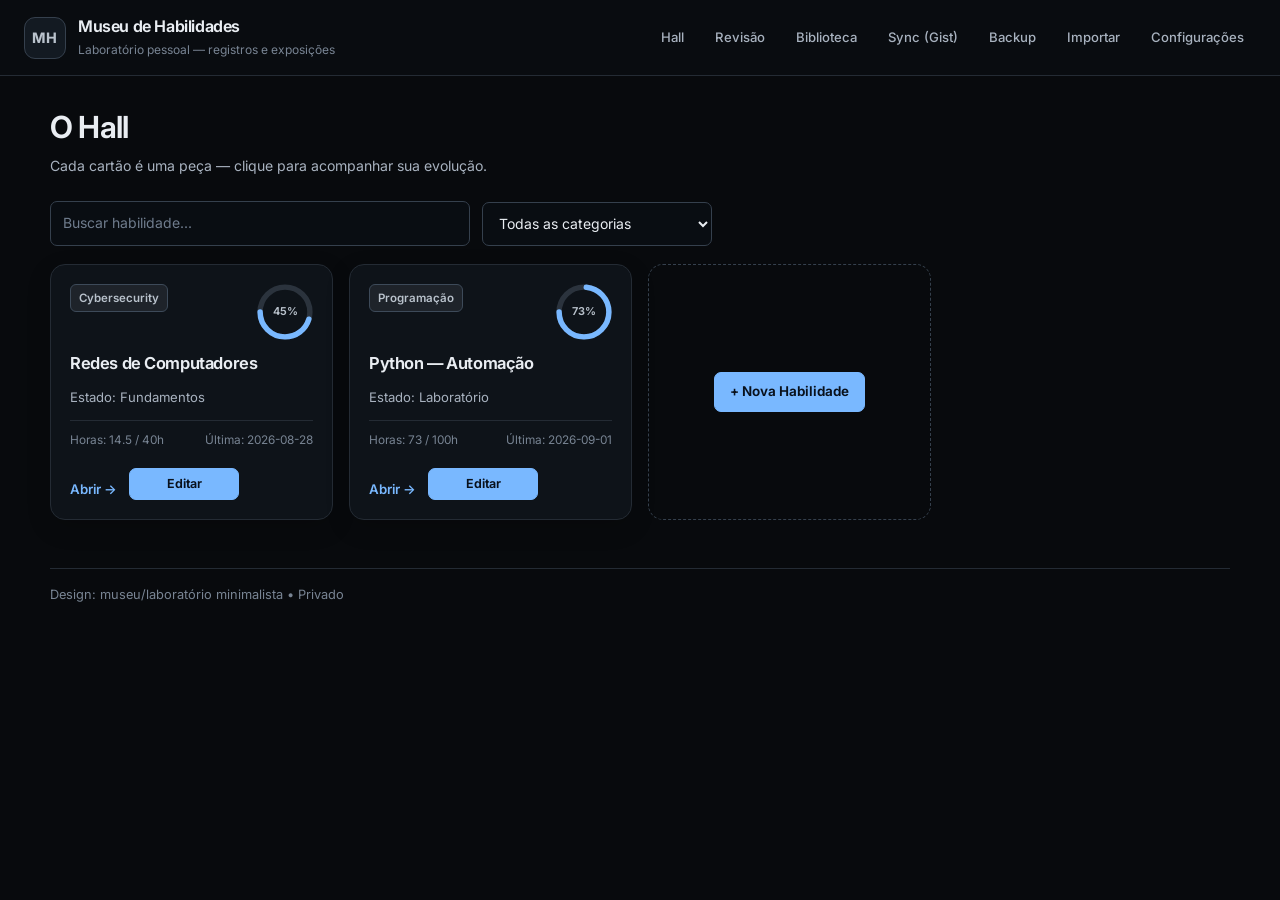
==== index.html @ 8663f408 "V1 corrigida" ====
<!doctype html>
<html lang="pt-BR">
<head>
  <!-- 01. CONFIGURAÇÃO DO DOCUMENTO -->
  <meta charset="utf-8">
  <meta name="viewport" content="width=device-width, initial-scale=1">

  <title>Museu de Habilidades — Hall</title>

  <!-- 02. FONTES E ESTILOS -->
  <link
    href="https://fonts.googleapis.com/css2?family=Inter:wght@300;400;600;700&display=swap"
    rel="stylesheet"
  >
  <link rel="stylesheet" href="styles.css">
</head>

<body class="bg">

  <!-- 03. CABEÇALHO E NAVEGAÇÃO -->
  <header class="topbar">
    <div class="brand">
      <div class="brand-mark">MH</div>

      <div class="brand-text">
        <h1>Museu de Habilidades</h1>
        <p class="subtitle">
          Laboratório pessoal — registros e exposições
        </p>
      </div>
    </div>

    <nav class="nav" aria-label="Navegação principal">
      <a href="index.html" class="nav-link">Hall</a>
      <a href="review.html" class="nav-link">Revisão</a>
      <a href="library.html" class="nav-link">Biblioteca</a>

      <a href="#" class="nav-link" id="open-sync">Sync (Gist)</a>
      <a href="#" class="nav-link" id="backup-btn">Backup</a>

      <label class="nav-link import-label" title="Restaurar backup">
        Importar
        <input type="file" id="import-file" accept=".json">
      </label>

      <a href="#" class="nav-link" id="open-settings">
        Configurações
      </a>
    </nav>
  </header>

  <!-- 04. CONTEÚDO PRINCIPAL DO HALL -->
  <main class="container">
    <section class="intro">
      <h2>O Hall</h2>
      <p class="muted">
        Cada cartão é uma peça — clique para acompanhar sua evolução.
      </p>
    </section>

    <!-- 05. BUSCA E FILTRO -->
    <div class="hall-controls">
      <input
        id="skill-search"
        type="search"
        placeholder="Buscar habilidade..."
        aria-label="Buscar habilidade"
      >

      <select id="category-filter" aria-label="Filtrar por categoria">
        <option value="Todos">Todas as categorias</option>
      </select>
    </div>

    <!-- Os cartões são criados pelo JavaScript -->
    <section
      class="grid"
      id="hall-grid"
      aria-label="Habilidades registradas"
    ></section>
  </main>

  <!-- 06. RODAPÉ -->
  <footer class="footer">
    <small>
      Design: museu/laboratório minimalista • Privado
    </small>
  </footer>

  <!-- 07. MODAL DE CRIAÇÃO E EDIÇÃO DE HABILIDADES -->
  <div
    class="modal"
    id="skill-modal"
    aria-hidden="true"
    role="dialog"
    aria-labelledby="modal-title"
  >
    <div class="modal-content">
      <h3 id="modal-title">Nova Habilidade</h3>

      <form id="skill-form">
        <label for="skill-name-input">
          Nome
          <input type="text" id="skill-name-input" required>
        </label>

        <label for="skill-cat-input">
          Categoria
          <input
            type="text"
            id="skill-cat-input"
            placeholder="Cybersecurity, Programação..."
          >
        </label>

        <label for="skill-start-input">
          Data de início
          <input type="date" id="skill-start-input">
        </label>

        <label for="skill-goal-input">
          Meta geral
          <input
            type="text"
            id="skill-goal-input"
            placeholder="Qual é o seu objetivo?"
          >
        </label>

        <label for="skill-target-hours">
          Horas-alvo para o progresso
          <input
            type="number"
            id="skill-target-hours"
            placeholder="Ex.: 40"
            min="0"
            step="0.5"
          >
        </label>

        <div class="form-actions">
          <button class="btn" type="submit">Salvar</button>
          <button class="btn" id="cancel-skill" type="button">
            Cancelar
          </button>
        </div>
      </form>
    </div>
  </div>

  <!-- 08. MODAL DE CONFIGURAÇÕES DE PROGRESSO -->
  <div
    class="modal"
    id="settings-modal"
    aria-hidden="true"
    role="dialog"
    aria-labelledby="settings-title"
  >
    <div class="modal-content">
      <h3 id="settings-title">Configurações de progresso</h3>

      <p class="muted">
        Defina o peso dos objetivos concluídos e das horas estudadas.
        Os valores serão normalizados pelo sistema.
      </p>

      <form id="settings-form">
        <label for="weight-objectives">
          Peso dos objetivos (%)
          <input
            type="number"
            id="weight-objectives"
            min="0"
            max="100"
            step="1"
          >
        </label>

        <label for="weight-hours">
          Peso das horas (%)
          <input
            type="number"
            id="weight-hours"
            min="0"
            max="100"
            step="1"
          >
        </label>

        <div class="form-actions">
          <button class="btn" type="submit">Salvar</button>
          <button class="btn" id="cancel-settings" type="button">
            Cancelar
          </button>
        </div>

        <p class="muted small">
          A soma dos pesos não precisa ser exatamente 100%.
        </p>
      </form>
    </div>
  </div>

  <!-- 09. MODAL DE SINCRONIZAÇÃO COM GITHUB GIST -->
  <div
    class="modal"
    id="sync-modal"
    aria-hidden="true"
    role="dialog"
    aria-labelledby="sync-title"
  >
    <div class="modal-content">
      <h3 id="sync-title">Sincronização via GitHub Gist</h3>

      <p class="muted">
        Use esta função para salvar ou recuperar seus dados em um Gist
        privado do GitHub. A operação só ocorre quando você a solicita.
      </p>

      <label for="gist-token">
        Token do GitHub
        <input
          type="password"
          id="gist-token"
          placeholder="Cole seu token aqui"
          autocomplete="off"
        >
      </label>

      <label for="gist-id">
        ID do Gist
        <input
          type="text"
          id="gist-id"
          placeholder="Deixe vazio para criar um novo"
        >
      </label>

      <div class="form-actions">
        <button class="btn" id="push-gist" type="button">
          Salvar no Gist
        </button>

        <button class="btn" id="pull-gist" type="button">
          Carregar do Gist
        </button>

        <button class="btn" id="cancel-sync" type="button">
          Cancelar
        </button>
      </div>

      <p class="muted small" id="sync-note" aria-live="polite"></p>
    </div>
  </div>

  <!-- 10. ÁREA DE NOTIFICAÇÕES -->
  <div id="toast-area" aria-live="polite"></div>

  <!-- 11. INICIALIZAÇÃO DO JAVASCRIPT -->
  <script type="module" src="./js/hall.js"></script>

</body>
</html>
---- styles.css ----
/* =========================================================
   SKILL HALL — DESIGN SYSTEM
   Estética: preto, grafite, azul frio e prata
   ========================================================= */

:root {
  color-scheme: dark;

  /* 01. Paleta */
  --bg: #080a0d;
  --bg-soft: #0c1015;
  --surface: #0e1319;
  --surface-raised: #131a22;
  --surface-hover: #1a222c;

  --text: #e9edf2;
  --text-secondary: #a8b2bf;
  --muted: #788493;

  --accent: #79b8ff;
  --accent-hover: #a6d0ff;
  --accent-soft: rgba(121, 184, 255, 0.09);

  --silver: #b9c2cc;
  --silver-soft: rgba(185, 194, 204, 0.09);

  --success: #8ac9aa;
  --warning: #e4c586;
  --danger: #e58b8b;

  --border: #242b34;
  --border-strong: #35404d;

  /* 02. Geometria */
  --radius-sm: 7px;
  --radius: 11px;
  --radius-lg: 15px;
  --radius-xl: 19px;

  /* 03. Espaçamento */
  --space-1: 4px;
  --space-2: 8px;
  --space-3: 12px;
  --space-4: 16px;
  --space-5: 20px;
  --space-6: 24px;
  --space-8: 32px;

  /* 04. Tipografia e elevação */
  --font: "Inter", system-ui, -apple-system, BlinkMacSystemFont,
    "Segoe UI", sans-serif;

  --shadow-card: 0 8px 24px rgba(0, 0, 0, 0.16);
  --shadow-modal: 0 24px 70px rgba(0, 0, 0, 0.55);

  --content-width: 1180px;
}

/* =========================================================
   05. BASE
   ========================================================= */

* {
  box-sizing: border-box;
}

html {
  min-height: 100%;
  scroll-behavior: smooth;
  scrollbar-color: #35404d var(--bg);
}

body {
  min-height: 100vh;
  margin: 0;
  background: var(--bg);
  color: var(--text);
  font-family: var(--font);
  font-size: 14px;
  line-height: 1.6;
  -webkit-font-smoothing: antialiased;
}

button,
input,
select,
textarea {
  font: inherit;
}

button,
a,
input,
select,
textarea {
  -webkit-tap-highlight-color: transparent;
}

button {
  color: inherit;
}

a {
  color: var(--accent);
  text-decoration: none;
  transition: color 160ms ease;
}

a:hover {
  color: var(--accent-hover);
}

button:focus-visible,
a:focus-visible,
input:focus-visible,
select:focus-visible,
textarea:focus-visible {
  outline: 2px solid var(--accent);
  outline-offset: 3px;
}

::selection {
  color: #fff;
  background: rgba(121, 184, 255, 0.28);
}

h1,
h2,
h3,
h4,
p {
  margin-top: 0;
  overflow-wrap: anywhere;
}

h1,
h2,
h3,
h4 {
  line-height: 1.28;
  letter-spacing: -0.025em;
}

h2 {
  margin-bottom: var(--space-2);
  font-size: clamp(1.4rem, 3vw, 1.9rem);
  font-weight: 650;
}

h3 {
  margin-bottom: var(--space-3);
  font-size: 1.08rem;
  font-weight: 600;
}

h4 {
  margin-bottom: var(--space-3);
  font-size: 0.95rem;
  font-weight: 600;
}

small {
  font-size: 0.8rem;
}

img,
svg {
  max-width: 100%;
}

[hidden] {
  display: none !important;
}

/* =========================================================
   06. ESTRUTURA
   ========================================================= */

.container {
  width: min(calc(100% - 40px), var(--content-width));
  margin: 32px auto 48px;
}

.intro {
  margin-bottom: var(--space-6);
}

.intro h2 {
  margin-bottom: var(--space-2);
}

.intro p {
  max-width: 680px;
  margin-bottom: 0;
}

.muted {
  color: var(--text-secondary);
  font-size: 0.88rem;
}

.small {
  font-size: 0.82rem;
}

/* =========================================================
   07. CABEÇALHO E NAVEGAÇÃO
   ========================================================= */

.topbar {
  position: relative;
  z-index: 5;
  display: flex;
  align-items: center;
  justify-content: space-between;
  gap: 24px;
  min-height: 76px;
  padding: 14px max(24px, calc((100vw - 1320px) / 2));
  border-bottom: 1px solid var(--border);
  background: #090c10;
}

.topbar.small {
  min-height: 68px;
}

.brand {
  display: flex;
  align-items: center;
  gap: 12px;
  min-width: 0;
}

.brand-mark {
  display: grid;
  flex: 0 0 42px;
  width: 42px;
  height: 42px;
  place-items: center;
  border: 1px solid var(--border-strong);
  border-radius: 11px;
  background: var(--surface-raised);
  color: var(--silver);
  font-size: 0.9rem;
  font-weight: 750;
  letter-spacing: 0.04em;
}

.brand-text {
  min-width: 0;
}

.brand-text h1 {
  margin: 0;
  font-size: 1rem;
  font-weight: 650;
}

.brand-text .subtitle {
  margin: 3px 0 0;
  color: var(--muted);
  font-size: 0.75rem;
}

.nav {
  display: flex;
  align-items: center;
  justify-content: flex-end;
  gap: 7px;
  flex-wrap: wrap;
}

.nav-link {
  display: inline-flex;
  align-items: center;
  justify-content: center;
  min-height: 36px;
  padding: 7px 11px;
  border: 1px solid transparent;
  border-radius: var(--radius-sm);
  color: var(--text-secondary);
  font-size: 0.82rem;
  font-weight: 500;
  white-space: nowrap;
  cursor: pointer;
}

.nav-link:hover {
  border-color: var(--border);
  background: var(--surface);
  color: var(--text);
}

.import-label input[type="file"] {
  display: none;
}

/* =========================================================
   08. BOTÕES
   ========================================================= */

.btn {
  display: inline-flex;
  align-items: center;
  justify-content: center;
  gap: 8px;
  min-height: 40px;
  padding: 9px 15px;
  border: 1px solid var(--accent);
  border-radius: var(--radius-sm);
  background: var(--accent);
  color: #09111c;
  font-size: 0.84rem;
  font-weight: 650;
  line-height: 1.3;
  text-align: center;
  cursor: pointer;
  transition:
    background 160ms ease,
    border-color 160ms ease,
    color 160ms ease,
    transform 160ms ease;
}

.btn:hover {
  border-color: var(--accent-hover);
  background: var(--accent-hover);
  color: #09111c;
}

.btn:active {
  transform: translateY(1px);
}

.btn:disabled {
  opacity: 0.45;
  cursor: not-allowed;
}

.btn.small {
  min-height: 32px;
  padding: 6px 10px;
  font-size: 0.78rem;
}

/* Botões secundários: acabamento prateado */
.btn-secondary,
.btn.secondary,
button.secondary {
  border-color: #596574;
  background: transparent;
  color: var(--silver);
}

.btn-secondary:hover,
.btn.secondary:hover,
button.secondary:hover {
  border-color: var(--silver);
  background: var(--silver-soft);
  color: #f0f3f6;
}

.btn-danger,
.btn.danger {
  border-color: rgba(229, 139, 139, 0.35);
  background: rgba(229, 139, 139, 0.08);
  color: var(--danger);
}

/* =========================================================
   09. CAMPOS E FORMULÁRIOS
   ========================================================= */

input,
select,
textarea {
  display: block;
  width: 100%;
  min-width: 0;
  min-height: 42px;
  padding: 10px 12px;
  border: 1px solid var(--border-strong);
  border-radius: var(--radius-sm);
  background: #090d12;
  color: var(--text);
  transition:
    border-color 160ms ease,
    background 160ms ease;
}

input::placeholder,
textarea::placeholder {
  color: #6f7c8d;
  opacity: 1;
}

input:hover,
select:hover,
textarea:hover {
  border-color: #4b5868;
}

input:focus,
select:focus,
textarea:focus {
  border-color: var(--accent);
  background: #0c1118;
  outline: none;
}

input[type="checkbox"],
input[type="radio"] {
  display: inline-block;
  width: auto;
  min-height: 0;
  accent-color: var(--accent);
}

input[type="date"] {
  color-scheme: dark;
}

input[type="number"] {
  font-variant-numeric: tabular-nums;
}

textarea {
  min-height: 100px;
  resize: vertical;
}

select option {
  background: var(--surface);
  color: var(--text);
}

label {
  color: var(--text-secondary);
  font-size: 0.83rem;
  font-weight: 500;
}

label input,
label select,
label textarea {
  margin-top: 6px;
}

form {
  min-width: 0;
}

/* =========================================================
   10. HALL: BUSCA E FILTROS
   ========================================================= */

.hall-controls {
  display: flex;
  align-items: center;
  gap: 12px;
  flex-wrap: wrap;
  margin: 22px 0 16px;
}

.hall-controls input {
  flex: 1 1 260px;
  max-width: 420px;
}

.hall-controls select {
  flex: 0 1 230px;
}

.hall-controls input,
.hall-controls select {
  min-height: 44px;
}

/* =========================================================
   11. CARTÕES DE HABILIDADES
   ========================================================= */

.grid {
  display: grid;
  grid-template-columns: repeat(auto-fill, minmax(min(100%, 260px), 1fr));
  align-items: stretch;
  gap: 16px;
  margin-top: 18px;
}

.card {
  display: flex;
  min-width: 0;
  flex-direction: column;
  gap: 12px;
  padding: 19px;
  border: 1px solid var(--border);
  border-radius: var(--radius-lg);
  background: var(--surface);
  box-shadow: var(--shadow-card);
  overflow-wrap: anywhere;
  transition: border-color 160ms ease, background 160ms ease;
}

.card:hover {
  border-color: #465363;
  background: #111720;
}

.card-head {
  display: flex;
  align-items: flex-start;
  justify-content: space-between;
  gap: 12px;
}

.card .category {
  display: inline-flex;
  align-items: center;
  align-self: flex-start;
  max-width: 100%;
  padding: 4px 8px;
  border: 1px solid #3d4a59;
  border-radius: 6px;
  background: var(--silver-soft);
  color: var(--silver);
  font-size: 0.72rem;
  font-weight: 600;
  overflow-wrap: anywhere;
}

.card-title {
  margin: 0;
  color: var(--text);
  font-size: 1.03rem;
  font-weight: 650;
  line-height: 1.4;
}

.card-sub {
  margin: 0;
  color: var(--text-secondary);
  font-size: 0.82rem;
}

.card-meta {
  display: flex;
  align-items: center;
  justify-content: space-between;
  gap: 10px;
  flex-wrap: wrap;
  padding-top: 10px;
  border-top: 1px solid var(--border);
  color: var(--muted);
  font-size: 0.74rem;
}

.card-action {
  display: inline-flex;
  align-items: center;
  align-self: flex-start;
  gap: 5px;
  margin-top: auto;
  padding-top: 6px;
  color: var(--accent);
  font-size: 0.83rem;
  font-weight: 600;
}

.card-action:hover {
  color: var(--accent-hover);
}

.card.empty,
.empty-state {
  padding: 30px 20px;
  border: 1px dashed var(--border-strong);
  border-radius: var(--radius-lg);
  background: transparent;
  color: var(--text-secondary);
  text-align: center;
  box-shadow: none;
}

.card.empty {
  min-height: 170px;
  align-items: center;
  justify-content: center;
}

.empty-state {
  grid-column: 1 / -1;
}

.empty-state h3 {
  color: var(--text);
}

.empty-state p {
  margin-bottom: 0;
}

/* =========================================================
   12. INDICADORES CIRCULARES
   ========================================================= */

.progress-ring {
  display: grid;
  flex: 0 0 56px;
  width: 56px;
  height: 56px;
  place-items: center;
}

.ring {
  display: block;
  width: 56px;
  height: 56px;
  overflow: visible;
}

.ring-bg,
.ring-fg {
  fill: none;
  stroke-width: 3.5;
}

.ring-bg {
  stroke: #2b333d;
}

.ring-fg {
  stroke: var(--accent);
  stroke-linecap: round;
  transform: rotate(-90deg);
  transform-origin: center;
  transition: stroke-dashoffset 500ms ease;
}

.ring-text {
  fill: var(--silver);
  font-size: 7px;
  font-weight: 650;
  text-anchor: middle;
}

/* =========================================================
   13. PÁGINA DA HABILIDADE
   ========================================================= */

.detail-grid {
  display: grid;
  grid-template-columns: minmax(245px, 320px) minmax(0, 1fr);
  align-items: start;
  gap: 22px;
  margin-top: 24px;
}

.panel {
  min-width: 0;
  padding: 20px;
  border: 1px solid var(--border);
  border-radius: var(--radius-lg);
  background: var(--surface);
  box-shadow: var(--shadow-card);
}

.panel-block {
  margin-bottom: 23px;
}

.panel-block:last-child {
  margin-bottom: 0;
}

.big-progress {
  display: flex;
  flex-direction: column;
  align-items: flex-start;
  gap: 5px;
}

.big-number {
  color: var(--accent);
  font-size: clamp(2rem, 5vw, 2.5rem);
  font-weight: 750;
  letter-spacing: -0.06em;
  line-height: 1.15;
  font-variant-numeric: tabular-nums;
}

#skill-goal {
  color: var(--text);
  overflow-wrap: anywhere;
}

#total-hours {
  color: var(--silver);
  font-weight: 700;
  font-variant-numeric: tabular-nums;
}

.content {
  display: flex;
  min-width: 0;
  flex-direction: column;
  gap: 20px;
}

.snapshots,
.resources {
  min-width: 0;
}

.resources {
  padding: 20px;
  border: 1px solid var(--border);
  border-radius: var(--radius-lg);
  background: var(--surface);
}

.resources > h3:not(:first-child) {
  margin-top: 28px;
}

/* =========================================================
   14. LINHA DO TEMPO
   ========================================================= */

.timeline {
  display: flex;
  flex-direction: column;
  gap: 10px;
  margin: 0;
  padding: 0;
  list-style: none;
}

.timeline li {
  position: relative;
  padding: 15px 16px;
  border: 1px solid var(--border);
  border-radius: var(--radius);
  background: #0b0f14;
  overflow-wrap: anywhere;
}

.timeline li > :last-child {
  margin-bottom: 0;
}

.timeline time {
  display: block;
  margin-bottom: 5px;
  color: var(--muted);
  font-size: 0.75rem;
}

.evidences {
  display: flex;
  flex-wrap: wrap;
  gap: 8px;
  margin-top: 10px;
}

.thumb {
  padding: 5px 9px;
  border: 1px solid var(--border-strong);
  border-radius: 7px;
  background: var(--surface-raised);
  color: var(--silver);
  font-size: 0.75rem;
}

/* =========================================================
   15. OBJETIVOS
   ========================================================= */

#objectives-list {
  display: flex;
  flex-direction: column;
  gap: 9px;
  margin: 0;
  padding: 0;
  list-style: none;
}

#objectives-list li {
  min-width: 0;
}

.objective-item {
  display: flex;
  align-items: center;
  justify-content: space-between;
  gap: 12px;
  padding: 12px;
  border: 1px solid var(--border);
  border-radius: var(--radius-sm);
  background: #0b0f14;
  overflow-wrap: anywhere;
}

.objective-item.dragging {
  opacity: 0.6;
}

.objective-item input[type="checkbox"] {
  flex: 0 0 auto;
}

.objective-item button {
  flex: 0 0 auto;
}

#obj-form {
  display: flex;
  align-items: center;
  gap: 10px;
  margin-top: 12px;
}

#obj-form input {
  flex: 1;
  min-width: 0;
}

/* =========================================================
   16. RECURSOS
   ========================================================= */

#resources-list {
  display: flex;
  flex-direction: column;
  gap: 9px;
  margin: 0;
  padding: 0;
  list-style: none;
}

#resources-list li {
  min-width: 0;
  padding: 13px;
  border: 1px solid var(--border);
  border-radius: var(--radius);
  background: #0b0f14;
  overflow-wrap: anywhere;
}

#resources-list a {
  overflow-wrap: anywhere;
}

/* =========================================================
   17. SESSÕES DE ESTUDO
   ========================================================= */

.session-form {
  display: grid;
  grid-template-columns: repeat(2, minmax(0, 1fr));
  gap: 14px;
  margin-top: 14px;
}

.session-form label {
  display: flex;
  min-width: 0;
  flex-direction: column;
  gap: 5px;
}

.session-form label:nth-child(3) {
  grid-column: 1 / -1;
}

.session-form button {
  justify-self: start;
}

/* =========================================================
   18. REVISÃO E FLASHCARDS
   ========================================================= */

/* Layout principal: revisão à esquerda, ferramentas à direita */
.review-panel {
  display: grid;
  grid-template-columns: minmax(0, 1fr) minmax(260px, 310px);
  align-items: start;
  gap: 22px;
  margin-top: 24px;
}

/* Cartão de revisão */
.review-card {
  display: flex;
  min-width: 0;
  min-height: 250px;
  flex-direction: column;
  gap: 18px;
  padding: clamp(20px, 3vw, 30px);
  border: 1px solid var(--border-strong);
  border-radius: var(--radius-lg);
  background: #0a0e13;
  box-shadow: var(--shadow-card);
  overflow-wrap: anywhere;
}

.card-front,
.card-back {
  min-width: 0;
}

.card-front h3 {
  margin: 0;
  font-size: clamp(1.2rem, 2.5vw, 1.55rem);
  line-height: 1.5;
}

.card-back p {
  color: var(--text-secondary);
  line-height: 1.8;
}

/* Área de ações: separação explícita entre botões */
.card-actions {
  display: flex;
  align-items: center;
  flex-wrap: wrap;
  gap: 12px;
  margin-top: auto;
  padding-top: 6px;
}

.card-actions > button {
  flex: 0 1 auto;
  min-width: 110px;
}

#answer-actions {
  display: flex;
  align-items: center;
  flex-wrap: wrap;
  gap: 12px;
  margin-top: auto;
  padding-top: 6px;
}

#answer-actions button {
  flex: 1 1 100px;
  min-width: 0;
}

/* Formulário de criação de cartões */
#manual-card-form {
  display: grid;
  grid-template-columns: repeat(2, minmax(0, 1fr));
  align-items: start;
  gap: 16px 20px;
}

#manual-card-form label {
  display: flex;
  min-width: 0;
  flex-direction: column;
  gap: 6px;
}

#manual-card-form textarea {
  min-height: 112px;
}

#manual-card-form button {
  justify-self: end;
  align-self: end;
  min-width: 145px;
}

/* Categoria ocupa a primeira coluna; botão fica na segunda */
#manual-card-form label:nth-of-type(3) {
  grid-column: 1;
}

#manual-card-form button {
  grid-column: 2;
  grid-row: 3;
}

/* Coluna de ferramentas da revisão */
.review-sidebar {
  display: flex;
  min-width: 0;
  flex-direction: column;
  gap: 16px;
}

.review-sidebar > section,
.review-sidebar > .panel,
.review-sidebar > .resources {
  min-width: 0;
}

#category-filter {
  max-width: 100%;
}

#review-status {
  color: var(--text-secondary);
  font-size: 0.82rem;
}

/* =========================================================
   19. BIBLIOTECA
   ========================================================= */

#resource-form,
#library-form {
  display: grid;
  gap: 14px;
}

#resource-form label,
#library-form label {
  display: flex;
  flex-direction: column;
  gap: 6px;
}

#resource-form button,
#library-form button {
  justify-self: start;
}

#library-list,
#resource-list,
.resource-list {
  display: grid;
  gap: 12px;
  margin: 0;
  padding: 0;
  list-style: none;
}

#library-list > li,
#resource-list > li,
.resource-list > li {
  min-width: 0;
  padding: 16px;
  border: 1px solid var(--border);
  border-radius: var(--radius);
  background: #0b0f14;
  overflow-wrap: anywhere;
}

/* =========================================================
   20. MODAIS
   ========================================================= */

.modal {
  position: fixed;
  z-index: 50;
  inset: 0;
  display: none;
  align-items: center;
  justify-content: center;
  padding: 20px;
  overflow-y: auto;
  background: rgba(0, 0, 0, 0.78);
  backdrop-filter: blur(5px);
}

.modal[aria-hidden="false"] {
  display: flex;
}

.modal-content {
  width: min(100%, 540px);
  max-height: min(88vh, 850px);
  padding: clamp(20px, 4vw, 28px);
  overflow-y: auto;
  border: 1px solid var(--border-strong);
  border-radius: var(--radius-xl);
  background: #10151c;
  box-shadow: var(--shadow-modal);
  animation: modal-enter 160ms ease-out;
}

.modal-content h3 {
  margin-bottom: 8px;
  font-size: 1.2rem;
}

.modal-content form {
  display: flex;
  flex-direction: column;
  gap: 14px;
}

.modal-content form label {
  margin: 0;
}

.modal-content form > div {
  display: flex;
  flex-wrap: wrap;
  gap: 10px;
  margin-top: 8px;
}

@keyframes modal-enter {
  from {
    opacity: 0;
    transform: translateY(7px);
  }

  to {
    opacity: 1;
    transform: translateY(0);
  }
}

/* =========================================================
   21. NOTIFICAÇÕES
   ========================================================= */

#toast-area {
  position: fixed;
  z-index: 100;
  top: 18px;
  right: 18px;
  display: flex;
  width: min(380px, calc(100vw - 36px));
  flex-direction: column;
  gap: 10px;
  pointer-events: none;
}

.toast {
  padding: 12px 15px;
  border: 1px solid var(--border-strong);
  border-radius: var(--radius);
  background: #151b23;
  color: var(--text);
  box-shadow: var(--shadow-card);
  opacity: 0;
  transform: translateY(-7px);
  transition: opacity 180ms ease, transform 180ms ease;
  overflow-wrap: anywhere;
}

.toast.visible {
  opacity: 1;
  transform: translateY(0);
}

/* =========================================================
   22. ESTADOS
   ========================================================= */

.success,
.status-success {
  color: var(--success);
}

.warning,
.status-warning {
  color: var(--warning);
}

.error,
.status-error {
  color: var(--danger);
}

hr,
.divider {
  height: 1px;
  border: 0;
  background: var(--border);
}

/* =========================================================
   23. RODAPÉ
   ========================================================= */

.footer {
  width: min(calc(100% - 40px), var(--content-width));
  margin: 36px auto 24px;
  padding-top: 16px;
  border-top: 1px solid var(--border);
  color: var(--muted);
  font-size: 0.78rem;
}

/* =========================================================
   24. TABLETS
   ========================================================= */

@media (max-width: 1000px) {
  .topbar {
    align-items: flex-start;
    flex-direction: column;
    gap: 14px;
    padding: 16px 22px;
  }

  .nav {
    justify-content: flex-start;
    width: 100%;
  }

  .detail-grid {
    grid-template-columns: minmax(0, 1fr);
  }

  .review-panel {
    grid-template-columns: minmax(0, 1fr);
  }

  .review-sidebar {
    display: grid;
    grid-template-columns: repeat(2, minmax(0, 1fr));
    align-items: start;
  }
}

/* =========================================================
   25. CELULARES
   ========================================================= */

@media (max-width: 600px) {
  body {
    font-size: 13px;
  }

  .container {
    width: calc(100% - 28px);
    margin-top: 22px;
    margin-bottom: 32px;
  }

  .topbar,
  .topbar.small {
    min-height: 0;
    padding: 14px;
  }

  .brand {
    gap: 10px;
  }

  .brand-mark {
    flex-basis: 38px;
    width: 38px;
    height: 38px;
    font-size: 0.8rem;
  }

  .brand-text h1 {
    font-size: 0.95rem;
  }

  .brand-text .subtitle {
    font-size: 0.7rem;
  }

  .nav {
    justify-content: flex-start;
    gap: 5px;
  }

  .nav-link {
    min-height: 34px;
    padding: 6px 8px;
    font-size: 0.75rem;
  }

  .intro {
    margin-bottom: 20px;
  }

  .hall-controls {
    align-items: stretch;
    flex-direction: column;
  }

  .hall-controls input,
  .hall-controls select {
    width: 100%;
    max-width: none;
    flex: 1 1 auto;
  }

  .grid {
    grid-template-columns: minmax(0, 1fr);
    gap: 12px;
  }

  .card {
    padding: 16px;
  }

  .detail-grid {
    gap: 14px;
    margin-top: 16px;
  }

  .panel,
  .resources {
    padding: 15px;
  }

  .content {
    gap: 14px;
  }

  #obj-form {
    align-items: stretch;
    flex-direction: column;
  }

  #obj-form button {
    align-self: flex-start;
  }

  .session-form {
    grid-template-columns: minmax(0, 1fr);
  }

  .session-form label:nth-child(3) {
    grid-column: auto;
  }

  .session-form button {
    justify-self: stretch;
    width: 100%;
  }

  #manual-card-form {
    grid-template-columns: minmax(0, 1fr);
    gap: 14px;
  }

  #manual-card-form label:nth-of-type(3),
  #manual-card-form button {
    grid-column: 1;
    grid-row: auto;
  }

  #manual-card-form button {
    justify-self: stretch;
    width: 100%;
  }

  .review-card {
    min-height: 220px;
    padding: 18px;
  }

  .card-actions,
  #answer-actions {
    gap: 10px;
  }

  .card-actions > button,
  #answer-actions button {
    flex: 1 1 100%;
    width: 100%;
  }

  .review-sidebar {
    grid-template-columns: minmax(0, 1fr);
  }

  .modal {
    align-items: flex-end;
    padding: 10px;
  }

  .modal-content {
    max-height: 90vh;
    padding: 20px 16px;
    border-radius: 17px;
  }

  #toast-area {
    top: 10px;
    right: 10px;
    width: calc(100vw - 20px);
  }

  .footer {
    width: calc(100% - 28px);
    margin-top: 28px;
  }
}

/* =========================================================
   26. ACESSIBILIDADE
   ========================================================= */

@media (prefers-reduced-motion: reduce) {
  *,
  *::before,
  *::after {
    scroll-behavior: auto !important;
    animation-duration: 0.01ms !important;
    animation-iteration-count: 1 !important;
    transition-duration: 0.01ms !important;
  }
}
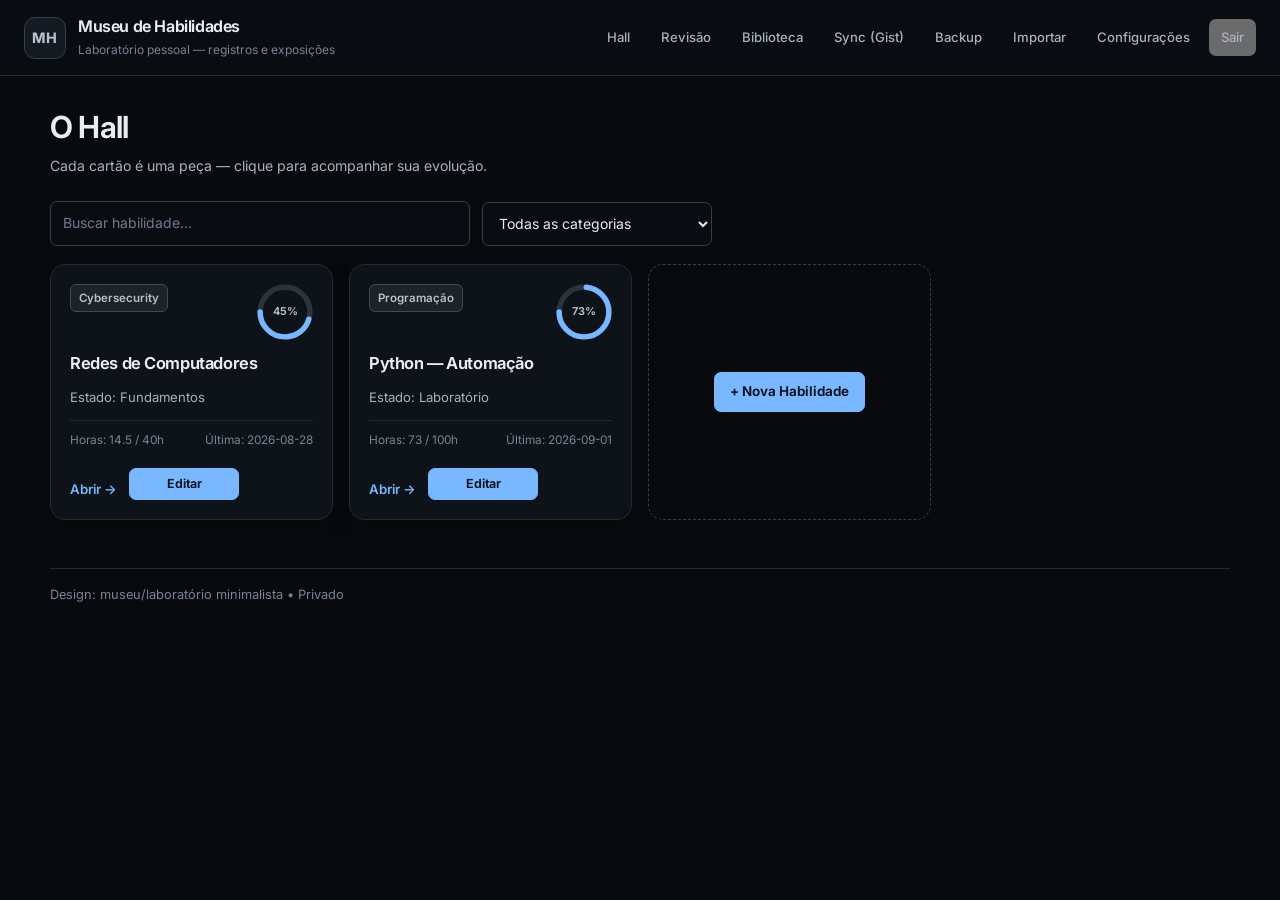
==== commit 02f577b6: "Integração inicial do Supabase Auth" ====
--- a/index.html
+++ b/index.html
@@ -47,6 +47,9 @@
       <a href="#" class="nav-link" id="open-settings">
         Configurações
       </a>
+      <button class="nav-link" type="button" data-logout>
+  Sair
+</button>
     </nav>
   </header>
 
@@ -259,7 +262,8 @@
   <div id="toast-area" aria-live="polite"></div>
 
   <!-- 11. INICIALIZAÇÃO DO JAVASCRIPT -->
-  <script type="module" src="./js/hall.js"></script>
+  <script type="module" src="./js/auth.js"></script>
+<script type="module" src="./js/hall.js"></script>
 
 </body>
 </html>
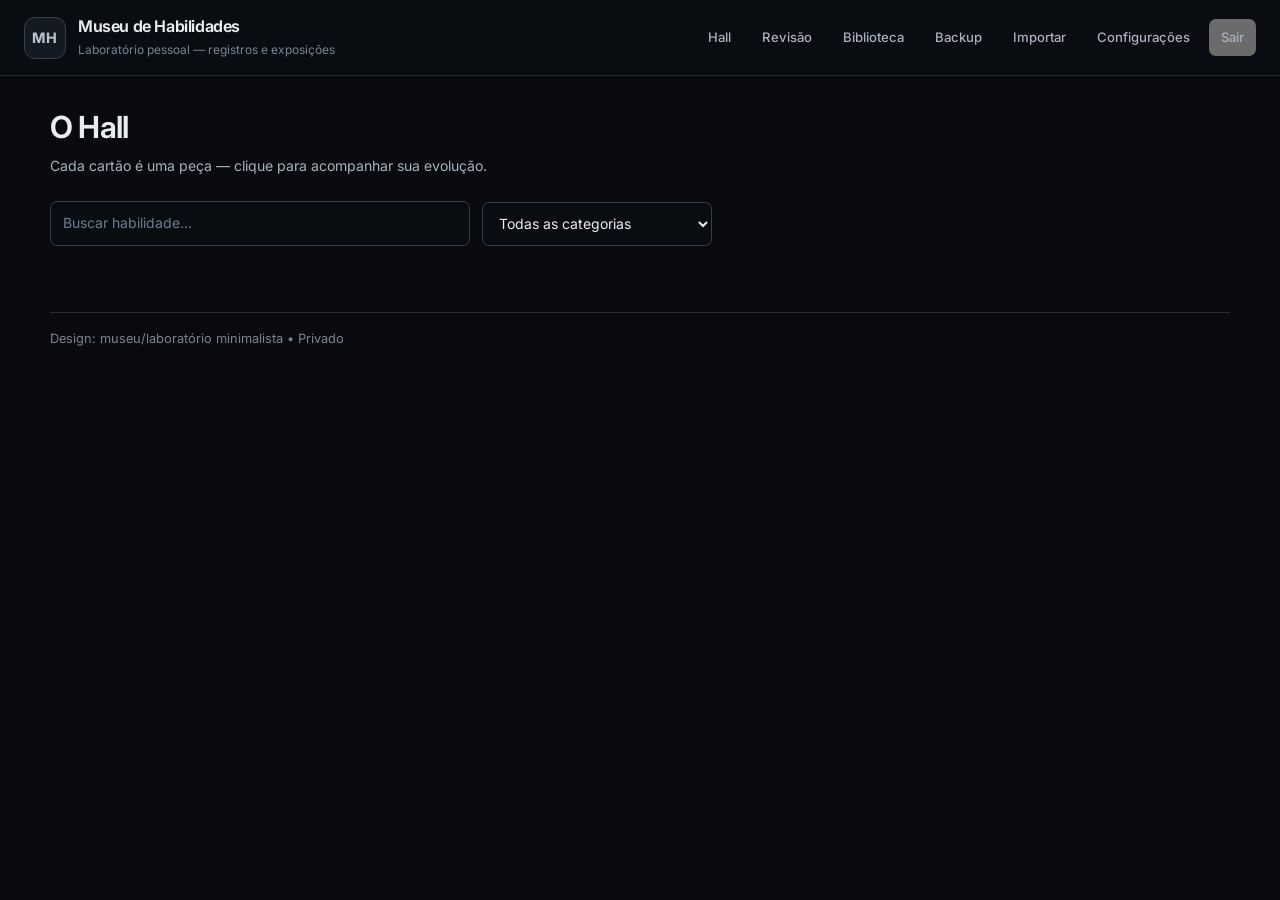
==== commit dc78d028: "Update index.html" ====
--- a/index.html
+++ b/index.html
@@ -36,7 +36,6 @@
       <a href="review.html" class="nav-link">Revisão</a>
       <a href="library.html" class="nav-link">Biblioteca</a>
 
-      <a href="#" class="nav-link" id="open-sync">Sync (Gist)</a>
       <a href="#" class="nav-link" id="backup-btn">Backup</a>
 
       <label class="nav-link import-label" title="Restaurar backup">
@@ -205,65 +204,12 @@
     </div>
   </div>
 
-  <!-- 09. MODAL DE SINCRONIZAÇÃO COM GITHUB GIST -->
-  <div
-    class="modal"
-    id="sync-modal"
-    aria-hidden="true"
-    role="dialog"
-    aria-labelledby="sync-title"
-  >
-    <div class="modal-content">
-      <h3 id="sync-title">Sincronização via GitHub Gist</h3>
-
-      <p class="muted">
-        Use esta função para salvar ou recuperar seus dados em um Gist
-        privado do GitHub. A operação só ocorre quando você a solicita.
-      </p>
-
-      <label for="gist-token">
-        Token do GitHub
-        <input
-          type="password"
-          id="gist-token"
-          placeholder="Cole seu token aqui"
-          autocomplete="off"
-        >
-      </label>
-
-      <label for="gist-id">
-        ID do Gist
-        <input
-          type="text"
-          id="gist-id"
-          placeholder="Deixe vazio para criar um novo"
-        >
-      </label>
-
-      <div class="form-actions">
-        <button class="btn" id="push-gist" type="button">
-          Salvar no Gist
-        </button>
-
-        <button class="btn" id="pull-gist" type="button">
-          Carregar do Gist
-        </button>
-
-        <button class="btn" id="cancel-sync" type="button">
-          Cancelar
-        </button>
-      </div>
-
-      <p class="muted small" id="sync-note" aria-live="polite"></p>
-    </div>
-  </div>
 
   <!-- 10. ÁREA DE NOTIFICAÇÕES -->
   <div id="toast-area" aria-live="polite"></div>
 
   <!-- 11. INICIALIZAÇÃO DO JAVASCRIPT -->
-  <script type="module" src="./js/auth.js"></script>
+<script type="module" src="./js/auth.js"></script>
 <script type="module" src="./js/hall.js"></script>
-
 </body>
 </html>
